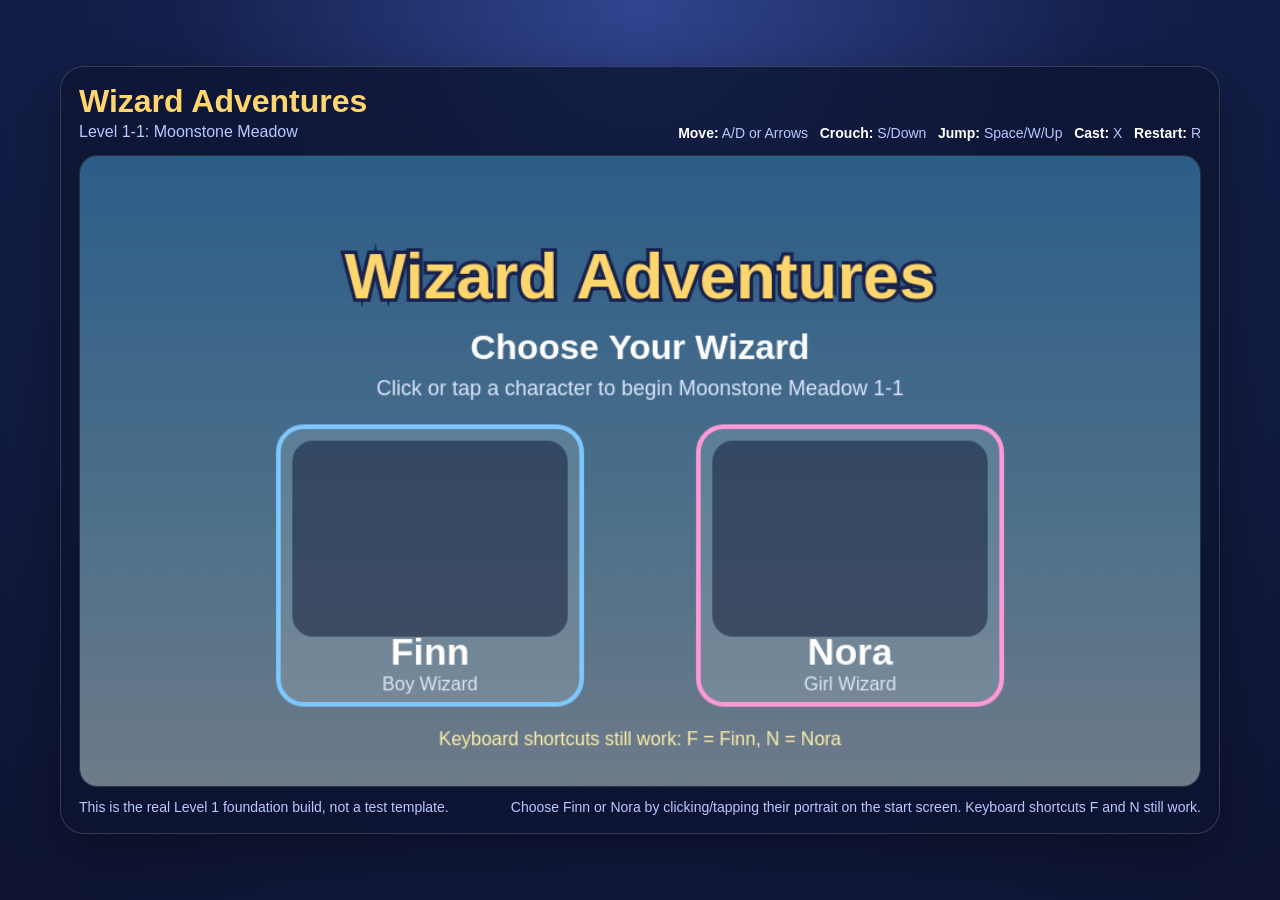
==== index.html @ b87b8cf0 "Add files via upload" ====
<!DOCTYPE html>
<html lang="en">
<head>
  <meta charset="UTF-8" />
  <meta name="viewport" content="width=device-width, initial-scale=1.0, viewport-fit=cover" />
  <title>Wizard Adventures - Level 1</title>
  <link rel="stylesheet" href="src/styles.css" />
</head>
<body>
  <main class="shell">
    <section class="game-card">
      <div class="topbar">
        <div>
          <h1>Wizard Adventures</h1>
          <p>Level 1-1: Moonstone Meadow</p>
        </div>
        <div class="controls-note">
          <strong>Move:</strong> A/D or Arrows &nbsp; <strong>Crouch:</strong> S/Down &nbsp; <strong>Jump:</strong> Space/W/Up &nbsp; <strong>Cast:</strong> X &nbsp; <strong>Restart:</strong> R
        </div>
      </div>
      <div class="canvas-wrap">
        <canvas id="game" width="960" height="540" aria-label="Wizard Adventures Level 1 game canvas"></canvas>
        <div id="touchControls" class="touch-controls standard on-title" aria-label="Touch controls">
          <div class="touch-dpad" aria-label="Movement buttons">
            <button class="touch-btn dpad-btn up" data-key="ArrowUp" data-touch="up" aria-label="Up">▲</button>
            <button class="touch-btn dpad-btn left" data-key="ArrowLeft" data-touch="left" aria-label="Left">◀</button>
            <button class="touch-btn dpad-btn right" data-key="ArrowRight" data-touch="right" aria-label="Right">▶</button>
            <button class="touch-btn dpad-btn down" data-key="ArrowDown" data-touch="down" aria-label="Down">▼</button>
          </div>
          <div class="touch-actions" aria-label="Action buttons">
            <button class="touch-btn action-btn button-b" data-key="KeyX" data-touch="buttonB" aria-label="B button">B</button>
            <button class="touch-btn action-btn button-a" data-key="Space" data-touch="buttonA" aria-label="A button">A</button>
          </div>
        </div>
        <div id="loading" class="overlay">Loading Moonstone Meadow...</div>
      </div>
      <div class="notes">
        <span>This is the real Level 1 foundation build, not a test template.</span>
        <span>Choose Finn or Nora by clicking/tapping their portrait on the start screen. Keyboard shortcuts F and N still work.</span>
      </div>
    </section>
  </main>
  <script src="src/level1-data.js"></script>
  <script src="src/game.js"></script>
</body>
</html>
---- src/styles.css ----
:root {
  --page: #101735;
  --panel: #19265a;
  --line: rgba(255,255,255,.16);
  --text: #f6f8ff;
  --muted: #b8c9ff;
  --gold: #ffd66e;
}

* { box-sizing: border-box; }
html, body { height: 100%; }
body {
  margin: 0;
  font-family: Arial, Helvetica, sans-serif;
  color: var(--text);
  background: radial-gradient(circle at 50% 0%, #30458f 0%, #14204c 42%, #0e1431 100%);
}
.shell {
  min-height: 100%;
  display: flex;
  align-items: center;
  justify-content: center;
  padding: 20px;
}
.game-card {
  width: min(1160px, 100%);
  background: rgba(14, 20, 49, .78);
  border: 1px solid var(--line);
  border-radius: 24px;
  box-shadow: 0 18px 54px rgba(0,0,0,.35);
  padding: 18px;
}
.topbar {
  display: flex;
  gap: 16px;
  align-items: flex-end;
  justify-content: space-between;
  margin-bottom: 14px;
}
h1 { margin: 0; font-size: 32px; line-height: 1; color: var(--gold); }
p { margin: 6px 0 0; color: var(--muted); }
.controls-note {
  color: var(--muted);
  font-size: 14px;
  text-align: right;
}
.controls-note strong { color: white; }
.canvas-wrap {
  position: relative;
  width: 100%;
  aspect-ratio: 16 / 9;
  background: #050916;
  border-radius: 18px;
  overflow: hidden;
  border: 1px solid var(--line);
}
canvas {
  display: block;
  width: 100%;
  height: 100%;
  image-rendering: auto;
}
.overlay {
  position: absolute;
  z-index: 10;
  inset: 0;
  display: flex;
  align-items: center;
  justify-content: center;
  background: rgba(8, 12, 28, .82);
  color: white;
  font-size: 24px;
  font-weight: 700;
  letter-spacing: .02em;
}
.overlay.hidden { display: none; }
.notes {
  display: flex;
  gap: 14px;
  flex-wrap: wrap;
  justify-content: space-between;
  margin-top: 12px;
  color: var(--muted);
  font-size: 14px;
}
.notes strong { color: white; }
@media (max-width: 760px) {
  .topbar { align-items: flex-start; flex-direction: column; }
  .controls-note { text-align: left; }
  h1 { font-size: 26px; }
}


/* Touch controls are part of the real control layer, not a separate demo overlay. */
.touch-controls {
  position: absolute;
  inset: 0;
  pointer-events: none;
  z-index: 5;
  display: block;
  --pad: max(18px, env(safe-area-inset-left));
  --pad-r: max(18px, env(safe-area-inset-right));
  --pad-b: max(18px, env(safe-area-inset-bottom));
}
.touch-dpad,
.touch-actions {
  position: absolute;
  pointer-events: auto;
  user-select: none;
  -webkit-user-select: none;
  touch-action: none;
}
.touch-dpad {
  left: calc(var(--pad) + 4px);
  bottom: calc(var(--pad-b) + 8px);
  width: 166px;
  height: 166px;
}
.touch-actions {
  right: calc(var(--pad-r) + 12px);
  bottom: calc(var(--pad-b) + 24px);
  width: 172px;
  height: 142px;
}
.touch-btn {
  position: absolute;
  display: grid;
  place-items: center;
  border: 2px solid rgba(255,255,255,.74);
  background: rgba(10, 18, 46, .36);
  color: rgba(255,255,255,.88);
  box-shadow: 0 4px 16px rgba(0,0,0,.28), inset 0 0 14px rgba(255,255,255,.08);
  font-weight: 800;
  text-shadow: 0 2px 4px rgba(0,0,0,.35);
  padding: 0;
  -webkit-tap-highlight-color: transparent;
}
.touch-btn.pressed {
  background: rgba(126,200,255,.72);
  border-color: rgba(255,255,255,.95);
  color: white;
  transform: scale(.96);
}
.dpad-btn {
  width: 58px;
  height: 58px;
  border-radius: 16px;
  font-size: 25px;
}
.dpad-btn.up { left: 54px; top: 0; }
.dpad-btn.left { left: 0; top: 54px; }
.dpad-btn.right { right: 0; top: 54px; }
.dpad-btn.down { left: 54px; bottom: 0; }
.action-btn {
  width: 78px;
  height: 78px;
  border-radius: 50%;
  font-size: 30px;
  background: rgba(255,214,110,.32);
}
/* Standard right-side layout: B is closer to the screen edge and higher; A is closer to the middle and lower. */
.touch-actions .button-b {
  right: 0;
  top: 0;
}
.touch-actions .button-a {
  left: 0;
  bottom: 0;
}
.touch-actions .button-b.disabled {
  background: rgba(70, 82, 115, .24);
  border-color: rgba(255,255,255,.34);
  color: rgba(255,255,255,.45);
  box-shadow: 0 4px 14px rgba(0,0,0,.18), inset 0 0 10px rgba(255,255,255,.04);
}
.touch-controls.on-title { display: none; }
.touch-controls.on-title .button-b.disabled {
  background: rgba(255,214,110,.32);
  border-color: rgba(255,255,255,.74);
  color: rgba(255,255,255,.88);
}
/* Future flipped layout support. Add class "flipped" instead of "standard" to mirror the control groups. */
.touch-controls.flipped .touch-dpad {
  left: auto;
  right: calc(var(--pad-r) + 4px);
}
.touch-controls.flipped .touch-actions {
  right: auto;
  left: calc(var(--pad) + 12px);
}
.touch-controls.flipped .touch-actions .button-b {
  left: 0;
  right: auto;
  top: 0;
}
.touch-controls.flipped .touch-actions .button-a {
  right: 0;
  left: auto;
  bottom: 0;
}

@media (hover: none), (pointer: coarse), (max-width: 900px) {
  .shell { padding: 0; align-items: stretch; }
  .game-card { border-radius: 0; padding: 8px; width: 100%; min-height: 100%; display: flex; flex-direction: column; justify-content: center; }
  .topbar, .notes { display: none; }
  .canvas-wrap { border-radius: 12px; }
  .touch-controls { display: block; }
}

@media (max-width: 600px) {
  .touch-dpad { transform: scale(.86); transform-origin: bottom left; }
  .touch-actions { transform: scale(.86); transform-origin: bottom right; }
}
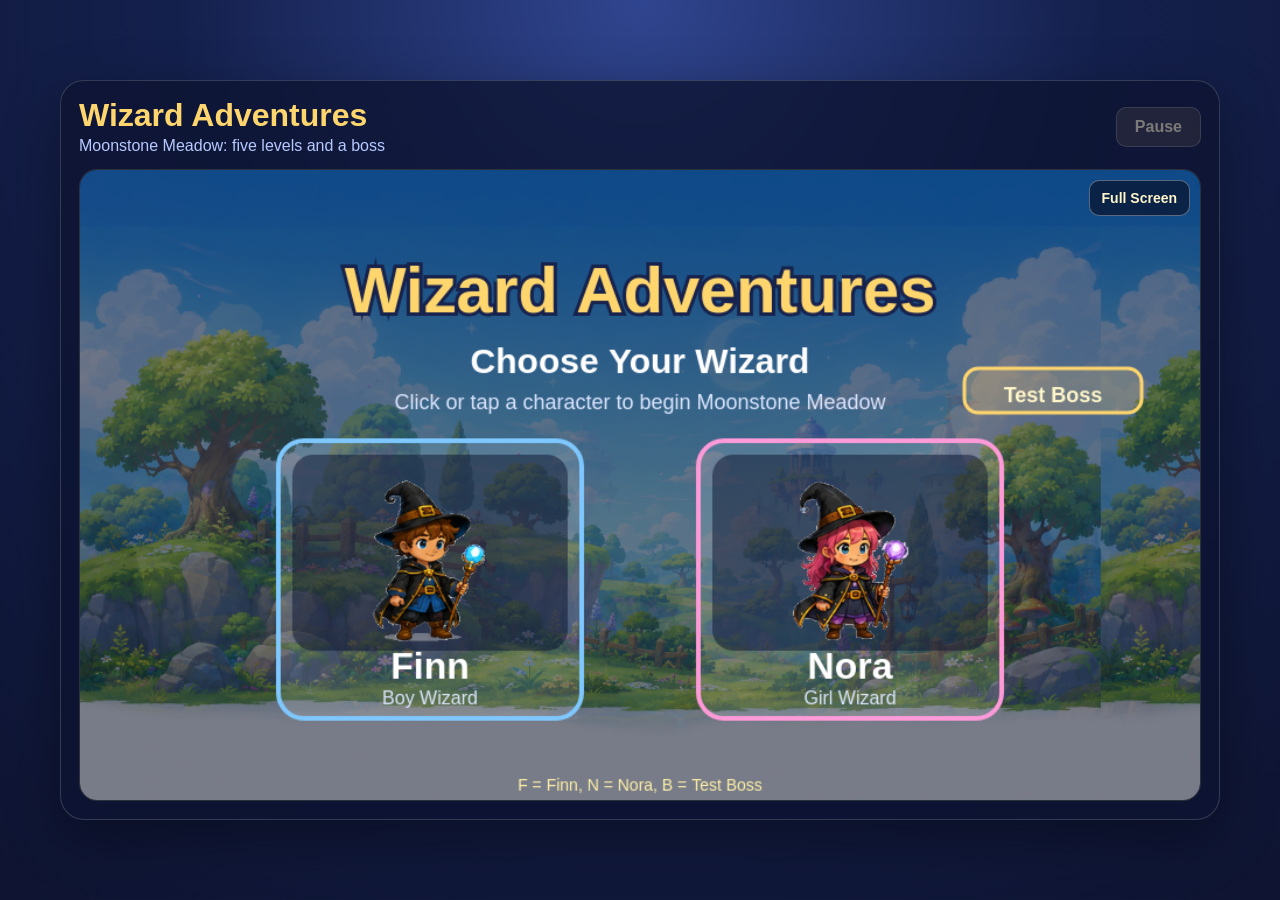
==== commit 5268c435: "expand Moonstone Meadow and iPad testing updates" ====
--- a/index.html
+++ b/index.html
@@ -2,8 +2,10 @@
 <html lang="en">
 <head>
   <meta charset="UTF-8" />
-  <meta name="viewport" content="width=device-width, initial-scale=1.0, viewport-fit=cover" />
-  <title>Wizard Adventures - Level 1</title>
+  <meta name="viewport" content="width=device-width, initial-scale=1.0, maximum-scale=1.0, user-scalable=no, viewport-fit=cover" />
+  <meta name="apple-mobile-web-app-capable" content="yes" />
+  <meta name="mobile-web-app-capable" content="yes" />
+  <title>Wizard Adventures - Moonstone Meadow</title>
   <link rel="stylesheet" href="src/styles.css" />
 </head>
 <body>
@@ -12,14 +14,13 @@
       <div class="topbar">
         <div>
           <h1>Wizard Adventures</h1>
-          <p>Level 1-1: Moonstone Meadow</p>
+          <p>Moonstone Meadow: five levels and a boss</p>
         </div>
-        <div class="controls-note">
-          <strong>Move:</strong> A/D or Arrows &nbsp; <strong>Crouch:</strong> S/Down &nbsp; <strong>Jump:</strong> Space/W/Up &nbsp; <strong>Cast:</strong> X &nbsp; <strong>Restart:</strong> R
-        </div>
+        <button id="pauseButton" class="topbar-button" type="button" disabled>Pause</button>
       </div>
       <div class="canvas-wrap">
-        <canvas id="game" width="960" height="540" aria-label="Wizard Adventures Level 1 game canvas"></canvas>
+        <canvas id="game" width="960" height="540" aria-label="Wizard Adventures Moonstone Meadow game canvas"></canvas>
+        <button id="fullscreenButton" class="fullscreen-button" type="button" aria-label="Enter full screen">Full Screen</button>
         <div id="touchControls" class="touch-controls standard on-title" aria-label="Touch controls">
           <div class="touch-dpad" aria-label="Movement buttons">
             <button class="touch-btn dpad-btn up" data-key="ArrowUp" data-touch="up" aria-label="Up">▲</button>
@@ -34,10 +35,6 @@
         </div>
         <div id="loading" class="overlay">Loading Moonstone Meadow...</div>
       </div>
-      <div class="notes">
-        <span>This is the real Level 1 foundation build, not a test template.</span>
-        <span>Choose Finn or Nora by clicking/tapping their portrait on the start screen. Keyboard shortcuts F and N still work.</span>
-      </div>
     </section>
   </main>
   <script src="src/level1-data.js"></script>
--- a/src/styles.css
+++ b/src/styles.css
@@ -8,12 +8,19 @@
 }
 
 * { box-sizing: border-box; }
-html, body { height: 100%; }
+html, body {
+  height: 100%;
+  overscroll-behavior: none;
+  touch-action: none;
+  -webkit-text-size-adjust: 100%;
+}
 body {
   margin: 0;
   font-family: Arial, Helvetica, sans-serif;
   color: var(--text);
   background: radial-gradient(circle at 50% 0%, #30458f 0%, #14204c 42%, #0e1431 100%);
+  user-select: none;
+  -webkit-user-select: none;
 }
 .shell {
   min-height: 100%;
@@ -33,18 +40,26 @@
 .topbar {
   display: flex;
   gap: 16px;
-  align-items: flex-end;
+  align-items: center;
   justify-content: space-between;
   margin-bottom: 14px;
 }
 h1 { margin: 0; font-size: 32px; line-height: 1; color: var(--gold); }
 p { margin: 6px 0 0; color: var(--muted); }
-.controls-note {
-  color: var(--muted);
-  font-size: 14px;
-  text-align: right;
-}
-.controls-note strong { color: white; }
+.topbar-button {
+  border: 1px solid rgba(255,255,255,.28);
+  border-radius: 10px;
+  background: rgba(255, 214, 110, .18);
+  color: #fff6c9;
+  font: 700 16px Arial, Helvetica, sans-serif;
+  padding: 10px 18px;
+  cursor: pointer;
+}
+.topbar-button:hover { background: rgba(255, 214, 110, .28); }
+.topbar-button:disabled {
+  cursor: default;
+  opacity: .45;
+}
 .canvas-wrap {
   position: relative;
   width: 100%;
@@ -53,12 +68,27 @@
   border-radius: 18px;
   overflow: hidden;
   border: 1px solid var(--line);
+  touch-action: none;
+  -webkit-user-select: none;
+  user-select: none;
+}
+.canvas-wrap:fullscreen,
+.canvas-wrap:-webkit-full-screen {
+  width: 100vw;
+  height: 100vh;
+  aspect-ratio: auto;
+  border: 0;
+  border-radius: 0;
 }
 canvas {
   display: block;
   width: 100%;
   height: 100%;
   image-rendering: auto;
+  touch-action: none;
+  -webkit-user-select: none;
+  user-select: none;
+  -webkit-touch-callout: none;
 }
 .overlay {
   position: absolute;
@@ -74,19 +104,30 @@
   letter-spacing: .02em;
 }
 .overlay.hidden { display: none; }
-.notes {
-  display: flex;
-  gap: 14px;
-  flex-wrap: wrap;
-  justify-content: space-between;
-  margin-top: 12px;
-  color: var(--muted);
-  font-size: 14px;
-}
-.notes strong { color: white; }
+.fullscreen-button {
+  position: absolute;
+  z-index: 9;
+  top: max(10px, env(safe-area-inset-top));
+  right: max(10px, env(safe-area-inset-right));
+  border: 1px solid rgba(255,255,255,.32);
+  border-radius: 10px;
+  background: rgba(9, 14, 34, .64);
+  color: #fff6c9;
+  font: 700 14px Arial, Helvetica, sans-serif;
+  padding: 9px 12px;
+  cursor: pointer;
+  touch-action: none;
+}
+.fullscreen-button.hidden { display: none; }
+.fullscreen-button.exit-mode {
+  width: 42px;
+  height: 42px;
+  padding: 0;
+  border-radius: 50%;
+  font-size: 22px;
+}
 @media (max-width: 760px) {
   .topbar { align-items: flex-start; flex-direction: column; }
-  .controls-note { text-align: left; }
   h1 { font-size: 26px; }
 }
 
@@ -202,7 +243,7 @@
 @media (hover: none), (pointer: coarse), (max-width: 900px) {
   .shell { padding: 0; align-items: stretch; }
   .game-card { border-radius: 0; padding: 8px; width: 100%; min-height: 100%; display: flex; flex-direction: column; justify-content: center; }
-  .topbar, .notes { display: none; }
+  .topbar { display: none; }
   .canvas-wrap { border-radius: 12px; }
   .touch-controls { display: block; }
 }
